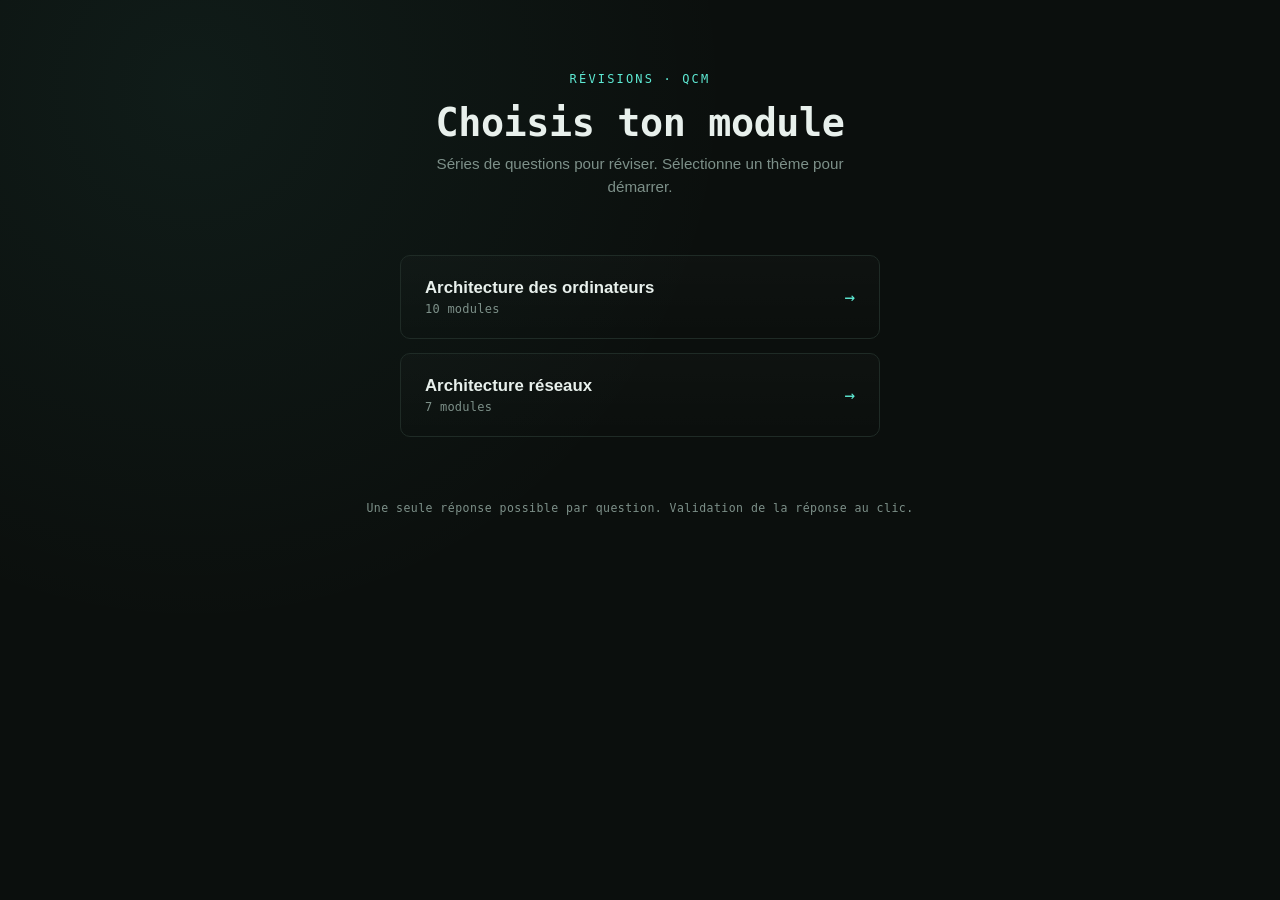
==== index.html @ 096e4315 "Update index.html" ====
<!DOCTYPE html>
<html lang="fr">
<head>
<meta charset="UTF-8">
<meta name="viewport" content="width=device-width, initial-scale=1.0">
<title>Révisions QCM</title>
<style>
  :root{
    --bg:#0b0f0d;
    --panel:#11171410;
    --line:#1f2b26;
    --text:#e8f0ec;
    --muted:#7d9089;
    --accent:#5eead4;
    --accent-dim:#2d6b60;
  }
  *{box-sizing:border-box; margin:0; padding:0;}
  body{
    background:
      radial-gradient(circle at 15% 10%, rgba(94,234,212,0.06), transparent 40%),
      var(--bg);
    color:var(--text);
    font-family:-apple-system, BlinkMacSystemFont, "Segoe UI", Roboto, sans-serif;
    min-height:100vh;
    display:flex;
    flex-direction:column;
    align-items:center;
    padding:8vh 20px 6vh;
  }
  .eyebrow{
    font-family:"SF Mono", "Menlo", monospace;
    font-size:0.75rem;
    letter-spacing:0.18em;
    text-transform:uppercase;
    color:var(--accent);
    margin-bottom:14px;
  }
  h1{
    font-family:"SF Mono", "Menlo", monospace;
    font-size:clamp(1.6rem, 5vw, 2.4rem);
    font-weight:600;
    letter-spacing:-0.01em;
    margin-bottom:8px;
    text-align:center;
  }
  .sub{
    color:var(--muted);
    font-size:0.95rem;
    text-align:center;
    max-width:420px;
    margin-bottom:56px;
    line-height:1.5;
  }
  .stack{
    width:100%;
    max-width:480px;
    display:flex;
    flex-direction:column;
    gap:14px;
  }
  a.card{
    position:relative;
    display:flex;
    align-items:center;
    justify-content:space-between;
    gap:16px;
    text-decoration:none;
    color:var(--text);
    border:1px solid var(--line);
    border-radius:10px;
    padding:22px 24px;
    background:linear-gradient(180deg, rgba(255,255,255,0.015), transparent);
    transition:border-color 0.2s ease, transform 0.2s ease, background 0.2s ease;
  }
  a.card:hover, a.card:focus-visible{
    border-color:var(--accent-dim);
    background:linear-gradient(180deg, rgba(94,234,212,0.06), transparent);
    transform:translateY(-1px);
  }
  a.card:focus-visible{
    outline:2px solid var(--accent);
    outline-offset:2px;
  }
  .card-left{
    display:flex;
    flex-direction:column;
    gap:4px;
  }
  .card-title{
    font-size:1.05rem;
    font-weight:600;
  }
  .card-meta{
    font-family:"SF Mono", "Menlo", monospace;
    font-size:0.75rem;
    color:var(--muted);
    letter-spacing:0.02em;
  }
  .arrow{
    font-family:"SF Mono", "Menlo", monospace;
    color:var(--accent);
    font-size:1.1rem;
    flex-shrink:0;
  }
  footer{
    margin-top:64px;
    font-size:0.72rem;
    color:var(--muted);
    font-family:"SF Mono", "Menlo", monospace;
    letter-spacing:0.04em;
  }
  @media (prefers-reduced-motion: reduce){
    a.card{transition:none;}
  }
</style>
</head>
<body>

  <div class="eyebrow">Révisions · QCM</div>
  <h1>Choisis ton module</h1>
  <p class="sub">Séries de questions pour réviser. Sélectionne un thème pour démarrer.</p>

  <div class="stack">
    <a class="card" href="architecture.html">
      <div class="card-left">
        <span class="card-title">Architecture des ordinateurs</span>
        <span class="card-meta">10 modules</span>
      </div>
      <span class="arrow">→</span>
    </a>

    <a class="card" href="reseaux.html">
      <div class="card-left">
        <span class="card-title">Architecture réseaux</span>
        <span class="card-meta">7 modules</span>
      </div>
      <span class="arrow">→</span>
    </a>
  </div>

  <footer>Une seule réponse possible par question. Validation de la réponse au clic.</footer>

</body>
</html>
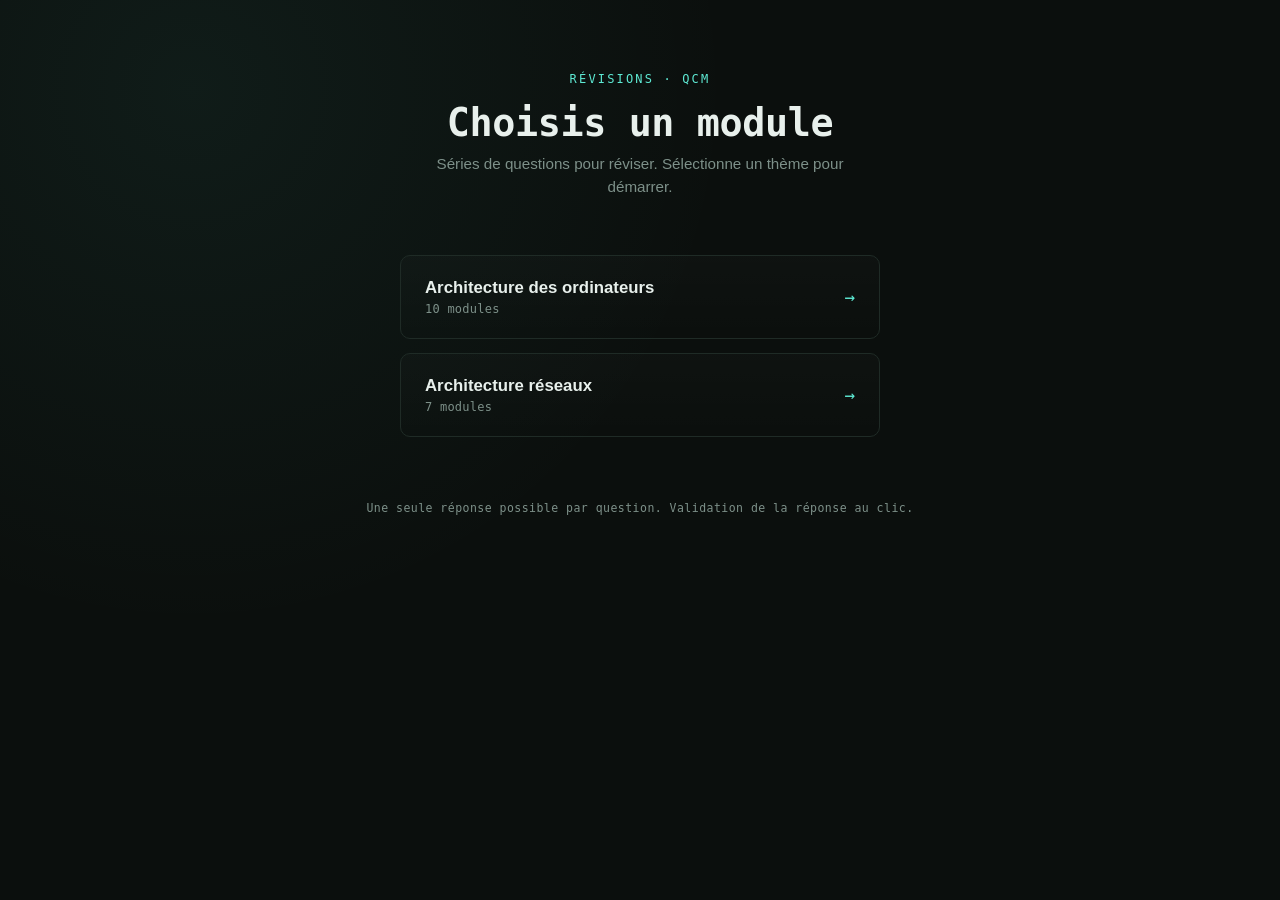
==== commit dc7cc59b: "Update index.html" ====
--- a/index.html
+++ b/index.html
@@ -117,7 +117,7 @@
 <body>
 
   <div class="eyebrow">Révisions · QCM</div>
-  <h1>Choisis ton module</h1>
+  <h1>Choisis un module</h1>
   <p class="sub">Séries de questions pour réviser. Sélectionne un thème pour démarrer.</p>
 
   <div class="stack">
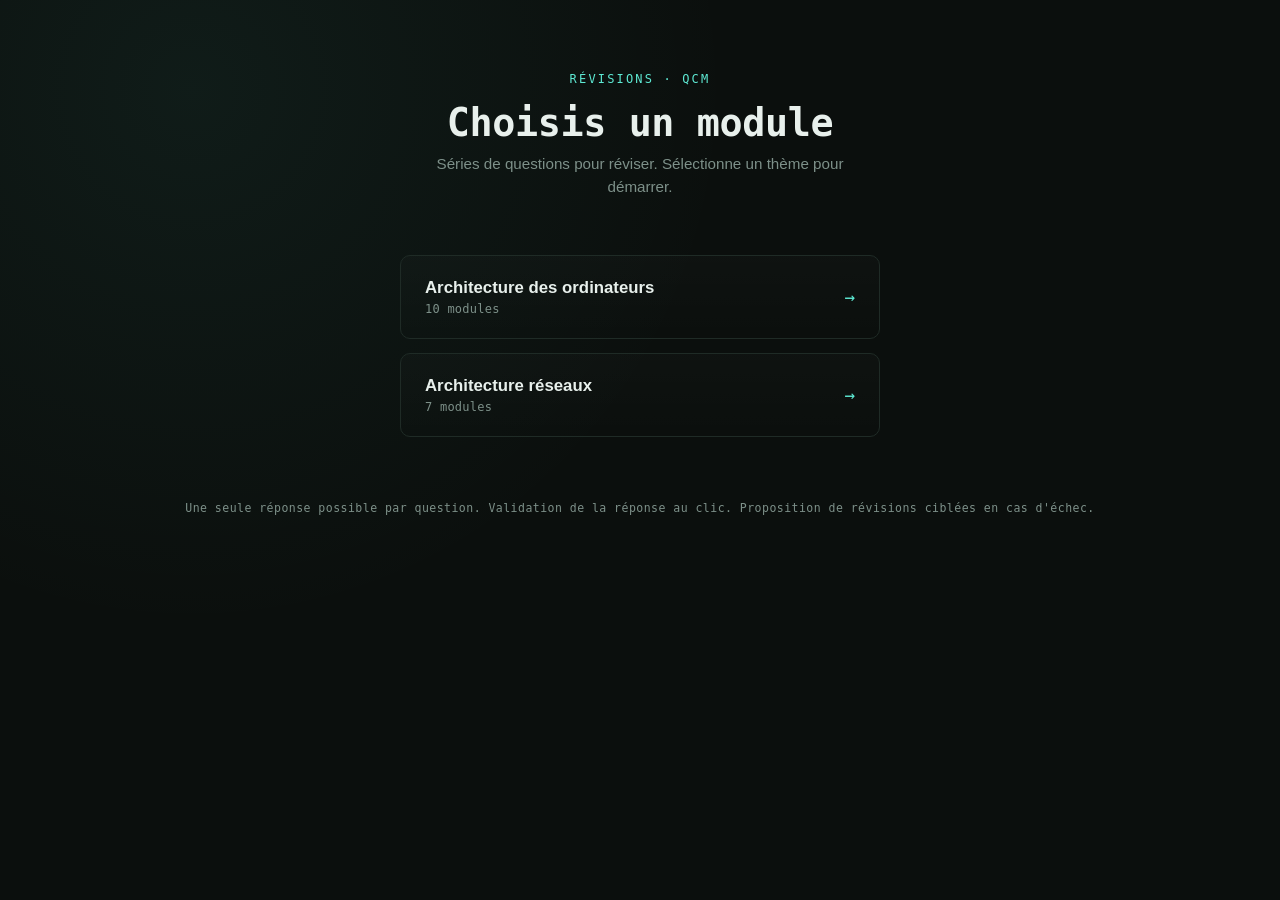
==== commit 1c07046e: "Update index.html" ====
--- a/index.html
+++ b/index.html
@@ -138,7 +138,7 @@
     </a>
   </div>
 
-  <footer>Une seule réponse possible par question. Validation de la réponse au clic.</footer>
+  <footer>Une seule réponse possible par question. Validation de la réponse au clic. Proposition de révisions ciblées en cas d'échec.</footer>
 
 </body>
 </html>
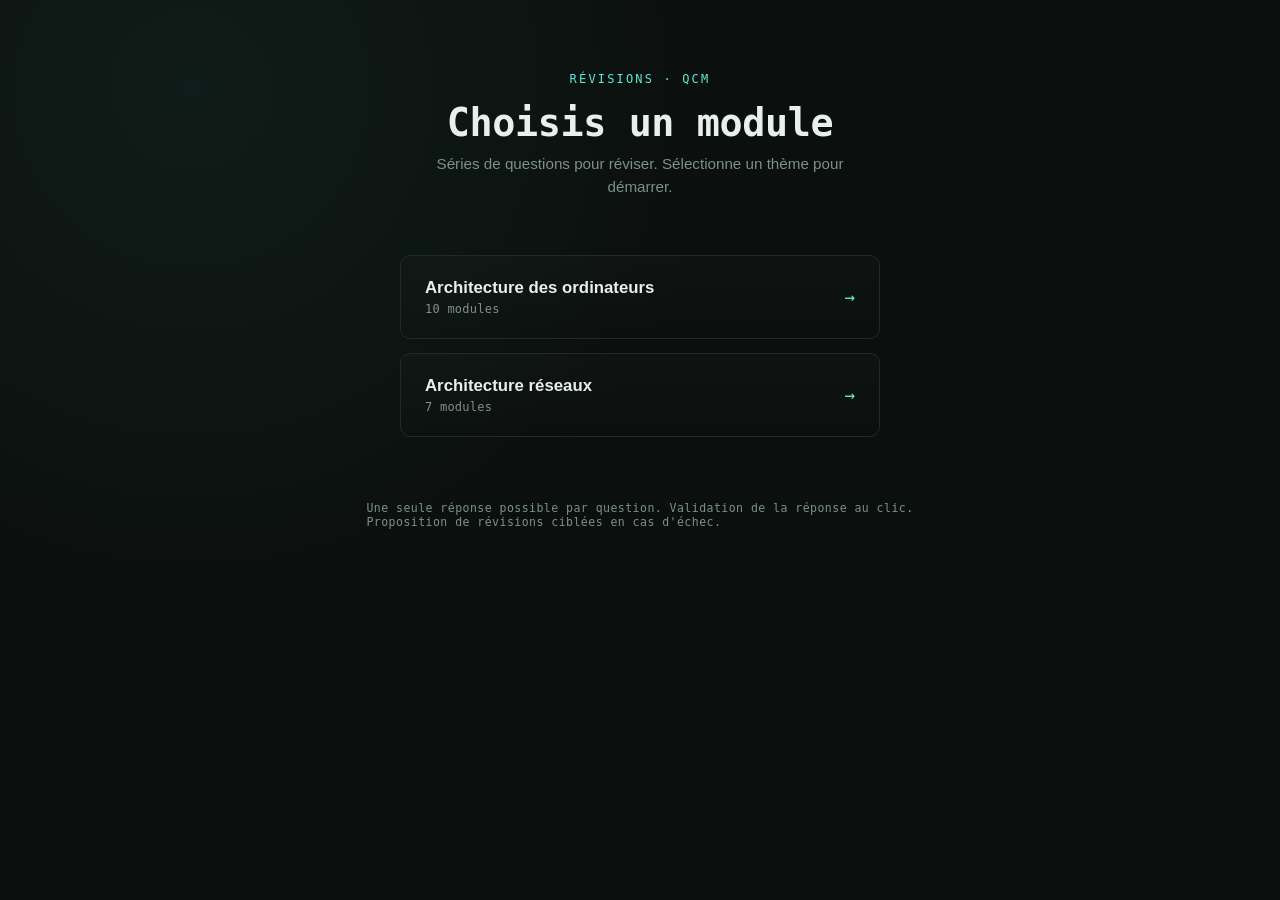
==== commit fd41cc46: "Update index.html" ====
--- a/index.html
+++ b/index.html
@@ -138,7 +138,7 @@
     </a>
   </div>
 
-  <footer>Une seule réponse possible par question. Validation de la réponse au clic. Proposition de révisions ciblées en cas d'échec.</footer>
+  <footer>Une seule réponse possible par question. Validation de la réponse au clic. <br> Proposition de révisions ciblées en cas d'échec.</footer>
 
 </body>
 </html>
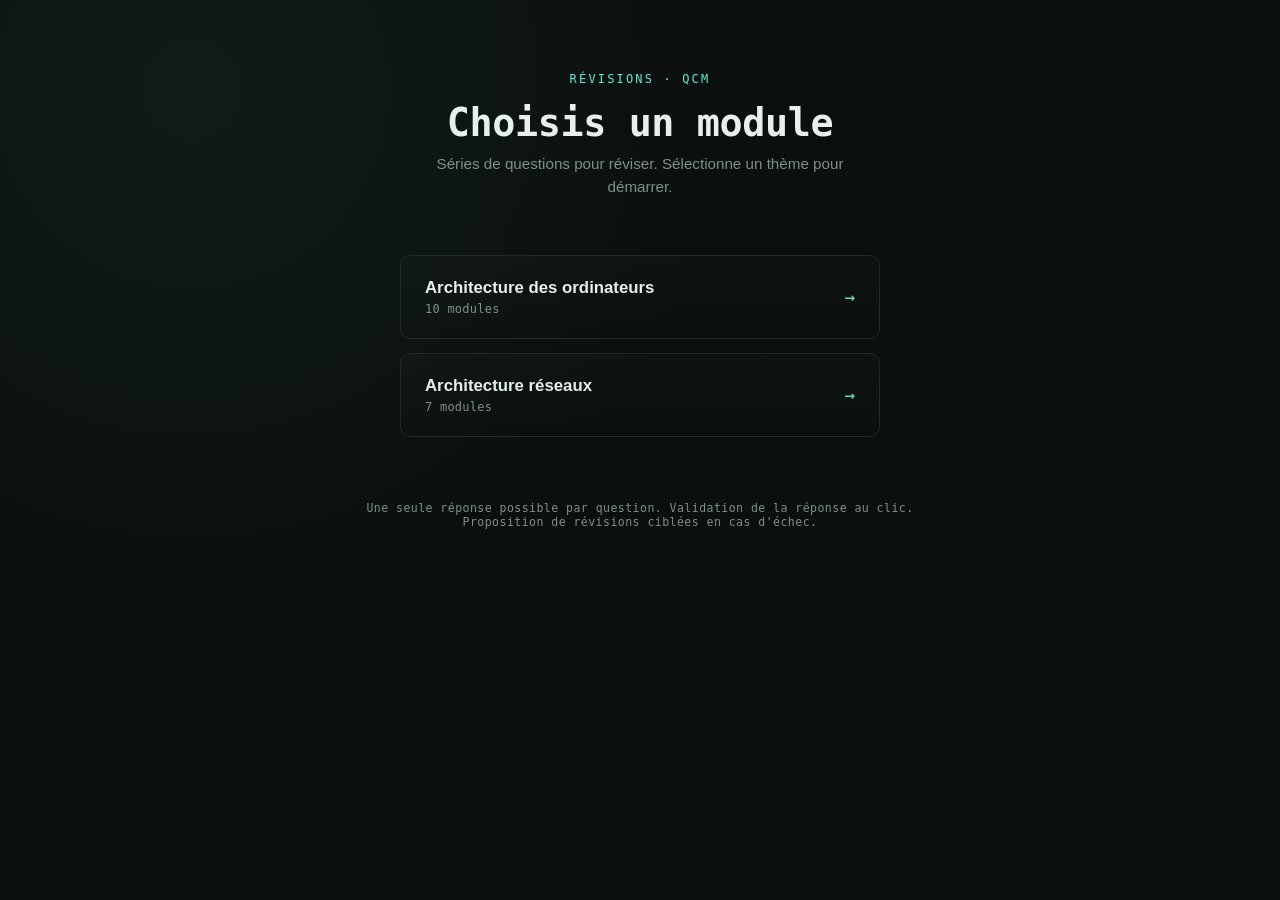
==== commit acc878a8: "Update index.html" ====
--- a/index.html
+++ b/index.html
@@ -138,7 +138,7 @@
     </a>
   </div>
 
-  <footer>Une seule réponse possible par question. Validation de la réponse au clic. <br> Proposition de révisions ciblées en cas d'échec.</footer>
+  <footer><p style="text-align: center;">Une seule réponse possible par question. Validation de la réponse au clic. <br> Proposition de révisions ciblées en cas d'échec.</p></footer>
 
 </body>
 </html>
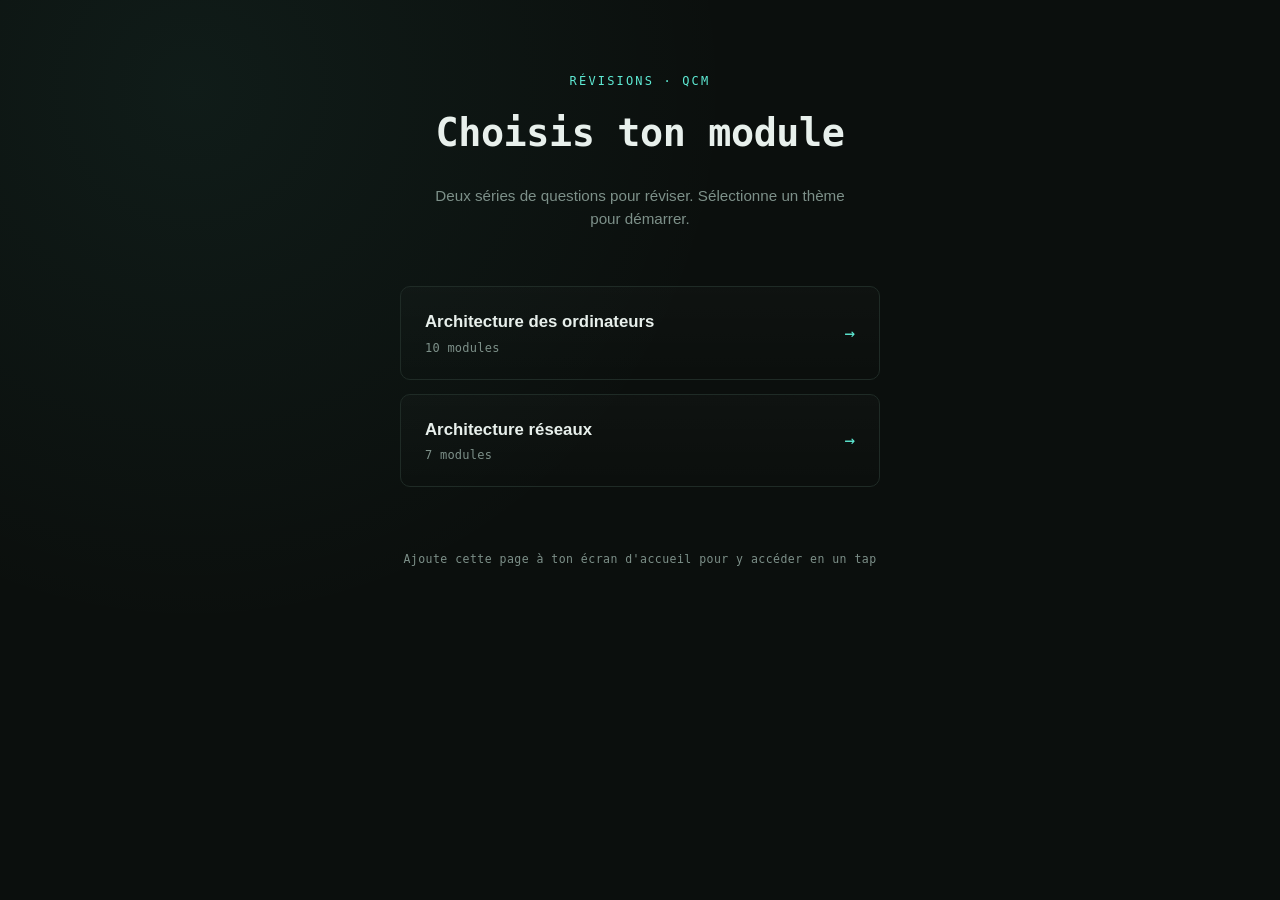
==== commit 21195119: "Add files via upload" ====
--- a/index.html
+++ b/index.html
@@ -4,124 +4,16 @@
 <meta charset="UTF-8">
 <meta name="viewport" content="width=device-width, initial-scale=1.0">
 <title>Révisions QCM</title>
-<style>
-  :root{
-    --bg:#0b0f0d;
-    --panel:#11171410;
-    --line:#1f2b26;
-    --text:#e8f0ec;
-    --muted:#7d9089;
-    --accent:#5eead4;
-    --accent-dim:#2d6b60;
-  }
-  *{box-sizing:border-box; margin:0; padding:0;}
-  body{
-    background:
-      radial-gradient(circle at 15% 10%, rgba(94,234,212,0.06), transparent 40%),
-      var(--bg);
-    color:var(--text);
-    font-family:-apple-system, BlinkMacSystemFont, "Segoe UI", Roboto, sans-serif;
-    min-height:100vh;
-    display:flex;
-    flex-direction:column;
-    align-items:center;
-    padding:8vh 20px 6vh;
-  }
-  .eyebrow{
-    font-family:"SF Mono", "Menlo", monospace;
-    font-size:0.75rem;
-    letter-spacing:0.18em;
-    text-transform:uppercase;
-    color:var(--accent);
-    margin-bottom:14px;
-  }
-  h1{
-    font-family:"SF Mono", "Menlo", monospace;
-    font-size:clamp(1.6rem, 5vw, 2.4rem);
-    font-weight:600;
-    letter-spacing:-0.01em;
-    margin-bottom:8px;
-    text-align:center;
-  }
-  .sub{
-    color:var(--muted);
-    font-size:0.95rem;
-    text-align:center;
-    max-width:420px;
-    margin-bottom:56px;
-    line-height:1.5;
-  }
-  .stack{
-    width:100%;
-    max-width:480px;
-    display:flex;
-    flex-direction:column;
-    gap:14px;
-  }
-  a.card{
-    position:relative;
-    display:flex;
-    align-items:center;
-    justify-content:space-between;
-    gap:16px;
-    text-decoration:none;
-    color:var(--text);
-    border:1px solid var(--line);
-    border-radius:10px;
-    padding:22px 24px;
-    background:linear-gradient(180deg, rgba(255,255,255,0.015), transparent);
-    transition:border-color 0.2s ease, transform 0.2s ease, background 0.2s ease;
-  }
-  a.card:hover, a.card:focus-visible{
-    border-color:var(--accent-dim);
-    background:linear-gradient(180deg, rgba(94,234,212,0.06), transparent);
-    transform:translateY(-1px);
-  }
-  a.card:focus-visible{
-    outline:2px solid var(--accent);
-    outline-offset:2px;
-  }
-  .card-left{
-    display:flex;
-    flex-direction:column;
-    gap:4px;
-  }
-  .card-title{
-    font-size:1.05rem;
-    font-weight:600;
-  }
-  .card-meta{
-    font-family:"SF Mono", "Menlo", monospace;
-    font-size:0.75rem;
-    color:var(--muted);
-    letter-spacing:0.02em;
-  }
-  .arrow{
-    font-family:"SF Mono", "Menlo", monospace;
-    color:var(--accent);
-    font-size:1.1rem;
-    flex-shrink:0;
-  }
-  footer{
-    margin-top:64px;
-    font-size:0.72rem;
-    color:var(--muted);
-    font-family:"SF Mono", "Menlo", monospace;
-    letter-spacing:0.04em;
-  }
-  @media (prefers-reduced-motion: reduce){
-    a.card{transition:none;}
-  }
-</style>
+<link rel="stylesheet" href="style.css">
 </head>
-<body>
+<body class="landing">
 
   <div class="eyebrow">Révisions · QCM</div>
-  <h1>Choisis un module</h1>
-  <p class="sub">Séries de questions pour réviser. Sélectionne un thème pour démarrer.</p>
+  <h1>Choisis ton module</h1>
+  <p class="sub">Deux séries de questions pour réviser. Sélectionne un thème pour démarrer.</p>
 
   <div class="stack">
-    <a class="card" href="architecture.html">
+    <a class="nav-card" href="architecture.html">
       <div class="card-left">
         <span class="card-title">Architecture des ordinateurs</span>
         <span class="card-meta">10 modules</span>
@@ -129,7 +21,7 @@
       <span class="arrow">→</span>
     </a>
 
-    <a class="card" href="reseaux.html">
+    <a class="nav-card" href="reseaux.html">
       <div class="card-left">
         <span class="card-title">Architecture réseaux</span>
         <span class="card-meta">7 modules</span>
@@ -138,7 +30,7 @@
     </a>
   </div>
 
-  <footer><p style="text-align: center;">Une seule réponse possible par question. Validation de la réponse au clic. <br> Proposition de révisions ciblées en cas d'échec.</p></footer>
+  <footer>Ajoute cette page à ton écran d'accueil pour y accéder en un tap</footer>
 
 </body>
 </html>
--- a/style.css
+++ b/style.css
@@ -0,0 +1,88 @@
+/* ===== Thème partagé — Révisions QCM ===== */
+:root{--bg:#0b0f0d;--surface:#121a17;--text:#e8f0ec;--muted:#7d9089;--accent:#5eead4;--accent-dim:#2d6b60;--line:#1f2b26;--ok:#34d399;--ok-dark:#062e1a;--bad:#f87171;--bad-dark:#450a0a}
+*{box-sizing:border-box}
+body{margin:0;min-height:100vh;color:var(--text);background:radial-gradient(circle at 15% 10%,rgba(94,234,212,.06),transparent 40%),var(--bg);font:16px/1.5 -apple-system,BlinkMacSystemFont,"Segoe UI",sans-serif}
+h1{margin:0 0 5px;font-family:"SF Mono","Menlo",monospace;font-size:clamp(1.5rem,4vw,2.15rem);font-weight:600;letter-spacing:-.01em}
+
+/* ===== Page d'accueil (index.html) ===== */
+body.landing{display:flex;flex-direction:column;align-items:center;padding:8vh 20px 6vh}
+body.landing h1{font-size:clamp(1.6rem,5vw,2.4rem);margin-bottom:8px;text-align:center}
+.eyebrow{font-family:"SF Mono","Menlo",monospace;font-size:.75rem;letter-spacing:.18em;text-transform:uppercase;color:var(--accent);margin-bottom:14px}
+.sub{color:var(--muted);font-size:.95rem;text-align:center;max-width:420px;margin-bottom:56px;line-height:1.5}
+.stack{width:100%;max-width:480px;display:flex;flex-direction:column;gap:14px}
+a.nav-card{position:relative;display:flex;align-items:center;justify-content:space-between;gap:16px;text-decoration:none;color:var(--text);border:1px solid var(--line);border-radius:10px;padding:22px 24px;background:linear-gradient(180deg,rgba(255,255,255,.015),transparent);transition:border-color .2s ease,transform .2s ease,background .2s ease}
+a.nav-card:hover,a.nav-card:focus-visible{border-color:var(--accent-dim);background:linear-gradient(180deg,rgba(94,234,212,.06),transparent);transform:translateY(-1px)}
+a.nav-card:focus-visible{outline:2px solid var(--accent);outline-offset:2px}
+.card-left{display:flex;flex-direction:column;gap:4px}
+.card-title{font-size:1.05rem;font-weight:600}
+.card-meta{font-family:"SF Mono","Menlo",monospace;font-size:.75rem;color:var(--muted);letter-spacing:.02em}
+.arrow{font-family:"SF Mono","Menlo",monospace;color:var(--accent);font-size:1.1rem;flex-shrink:0}
+body.landing footer{margin-top:64px;font-size:.72rem;color:var(--muted);font-family:"SF Mono","Menlo",monospace;letter-spacing:.04em}
+@media (prefers-reduced-motion: reduce){a.nav-card{transition:none}}
+
+/* ===== Pages de quiz (architecture.html, reseaux.html) ===== */
+main{width:min(850px,calc(100% - 32px));margin:0 auto;padding:48px 0}
+header{margin-bottom:24px}
+.home-link{display:inline-flex;align-items:center;gap:6px;margin-bottom:18px;padding:8px 12px;color:var(--accent);background:rgba(94,234,212,.08);border:1px solid var(--line);border-radius:8px;font-family:"SF Mono","Menlo",monospace;font-size:.78rem;font-weight:600;text-decoration:none;letter-spacing:.02em;transition:border-color .2s ease,background .2s ease}
+.home-link:hover{border-color:var(--accent-dim);background:rgba(94,234,212,.14)}
+.subtitle{margin:0;color:var(--muted)}
+.card{background:linear-gradient(180deg,rgba(255,255,255,.015),transparent),var(--surface);border:1px solid var(--line);box-shadow:0 16px 45px rgba(0,0,0,.35);border-radius:14px;padding:clamp(22px,5vw,42px)}
+#quiz{display:none}
+.result{display:none;text-align:center}
+.result.show{display:block}
+.home-intro{max-width:670px;margin:0 0 27px;color:var(--muted)}
+.module-grid{display:grid;grid-template-columns:repeat(auto-fit,minmax(230px,1fr));gap:13px}
+.module{min-height:160px;display:flex;flex-direction:column;align-items:flex-start;padding:18px;color:var(--text);background:rgba(255,255,255,.015);border:1px solid var(--line);border-radius:12px;text-align:left;font:inherit;cursor:pointer;transition:transform .2s ease,border-color .2s ease,background .2s ease}
+.module:hover{transform:translateY(-2px);border-color:var(--accent-dim);background:rgba(94,234,212,.05)}
+.module-number{color:var(--accent);font-size:.78rem;font-weight:800;text-transform:uppercase;letter-spacing:.05em}
+.module h2{margin:5px 0 7px;font-size:1.05rem;line-height:1.25}
+.module p{margin:0;color:var(--muted);font-size:.86rem;line-height:1.38}
+.meta{display:flex;justify-content:space-between;align-items:center;gap:16px;color:var(--muted);font-size:.93rem;margin-bottom:12px}
+.quiz-nav{display:flex;justify-content:space-between;align-items:center;gap:12px;margin-bottom:18px}
+.back,.home-button{padding:8px 11px;color:var(--accent);background:rgba(94,234,212,.08);border:1px solid var(--line);border-radius:8px;font-size:.87rem;font-weight:700;font:inherit;cursor:pointer;transition:border-color .2s ease,background .2s ease}
+.back:hover,.home-button:hover{border-color:var(--accent-dim);background:rgba(94,234,212,.14)}
+.module-label{color:var(--muted);font-size:.86rem;font-weight:600;text-align:right}
+.bar{height:9px;background:var(--line);border-radius:99px;overflow:hidden;margin-bottom:31px}
+.bar span{display:block;height:100%;width:0;background:linear-gradient(90deg,var(--accent-dim),var(--accent));border-radius:inherit;transition:width .25s ease}
+.tag{display:inline-block;margin:0 0 13px;padding:4px 9px;border-radius:999px;color:var(--accent);background:rgba(94,234,212,.08);font-size:.79rem;font-weight:700;text-transform:none;letter-spacing:0}
+h2{font-size:clamp(1.18rem,3vw,1.5rem);line-height:1.35;margin:0 0 22px}
+.answers{display:grid;gap:11px}
+button{font:inherit;cursor:pointer}
+.answer{width:100%;display:flex;align-items:flex-start;gap:12px;padding:15px 16px;text-align:left;color:var(--text);background:rgba(255,255,255,.015);border:1px solid var(--line);border-radius:10px;font:inherit;cursor:pointer;transition:transform .15s ease,border-color .15s ease,background .15s ease}
+.answer:not(:disabled):hover{transform:translateY(-1px);border-color:var(--accent-dim);background:rgba(94,234,212,.05)}
+.answer:disabled{cursor:default}
+.letter{flex:0 0 25px;width:25px;height:25px;display:grid;place-items:center;color:var(--text);background:var(--line);border-radius:50%;font-size:.8rem;font-weight:700}
+.answer.good{color:#bbf7d0;border-color:var(--ok);background:rgba(52,211,153,.08)}
+.answer.good .letter{color:var(--ok-dark);background:var(--ok)}
+.answer.bad{color:#fecdd3;border-color:var(--bad);background:rgba(248,113,113,.08)}
+.answer.bad .letter{color:var(--bad-dark);background:var(--bad)}
+.feedback{display:none;margin:23px 0 0;padding:16px 18px;border-left:4px solid var(--accent);border-radius:0 10px 10px 0;background:rgba(94,234,212,.06)}
+.feedback.show{display:block}
+.feedback.good{border-color:var(--ok);background:rgba(52,211,153,.08)}
+.feedback.bad{border-color:var(--bad);background:rgba(248,113,113,.08)}
+.feedback strong{display:block;margin-bottom:4px}
+.actions{display:flex;justify-content:flex-end;margin-top:22px}
+.next,.restart,.verify{display:none;padding:12px 17px;color:var(--ok-dark);background:var(--accent);border:0;border-radius:10px;font-weight:700;font:inherit;cursor:pointer;transition:background .2s ease}
+.next.show,.verify.show{display:block}
+.next:hover,.restart:hover,.verify:hover{background:#7cf2df}
+.restart{display:inline-block;margin-top:15px}
+.checkbox{flex:0 0 22px;width:22px;height:22px;display:grid;place-items:center;color:transparent;background:var(--line);border:1px solid var(--line);border-radius:5px;font-size:.8rem;font-weight:800}
+.answer.multi.selected{border-color:var(--accent-dim);background:rgba(94,234,212,.06)}
+.answer.multi.selected .checkbox{color:var(--ok-dark);background:var(--accent);border-color:var(--accent)}
+.answer.multi.selected .checkbox::after{content:'✓'}
+.answer.good .checkbox{color:var(--ok-dark);background:var(--ok);border-color:var(--ok)}
+.answer.good .checkbox::after{content:'✓'}
+.answer.bad .checkbox{color:var(--bad-dark);background:var(--bad);border-color:var(--bad)}
+.answer.bad .checkbox::after{content:'✕'}
+.multi-hint{margin:0 0 13px;color:var(--muted);font-size:.82rem}
+.score{margin:18px 0 5px;font-family:"SF Mono","Menlo",monospace;font-size:3.4rem;font-weight:700;letter-spacing:-.03em;color:var(--accent)}
+.result p{color:var(--muted)}
+.home-button{margin:15px 0 0 8px;padding:12px 17px}
+.review-title{margin:30px 0 8px;font-size:1.08rem}
+.review-list{display:grid;gap:9px;margin:14px 0 0;text-align:left}
+.review-item{width:100%;display:flex;align-items:center;justify-content:space-between;gap:12px;padding:13px 14px;color:var(--text);background:rgba(255,255,255,.015);border:1px solid var(--line);border-radius:10px;text-align:left;font:inherit;cursor:pointer;transition:border-color .2s ease,background .2s ease}
+.review-item:hover{border-color:var(--accent-dim);background:rgba(94,234,212,.05)}
+.review-item span{color:var(--muted);font-size:.88rem;white-space:nowrap}
+.review-empty{margin:14px 0 0;padding:13px;color:var(--ok);background:rgba(52,211,153,.08);border-radius:10px}
+main footer{margin-top:20px;color:var(--muted);font-size:.82rem;text-align:center;font-family:"SF Mono","Menlo",monospace}
+@media(max-width:520px){main{width:min(100% - 20px,850px);padding:22px 0}.card{border-radius:12px}.module-label{max-width:50%}}
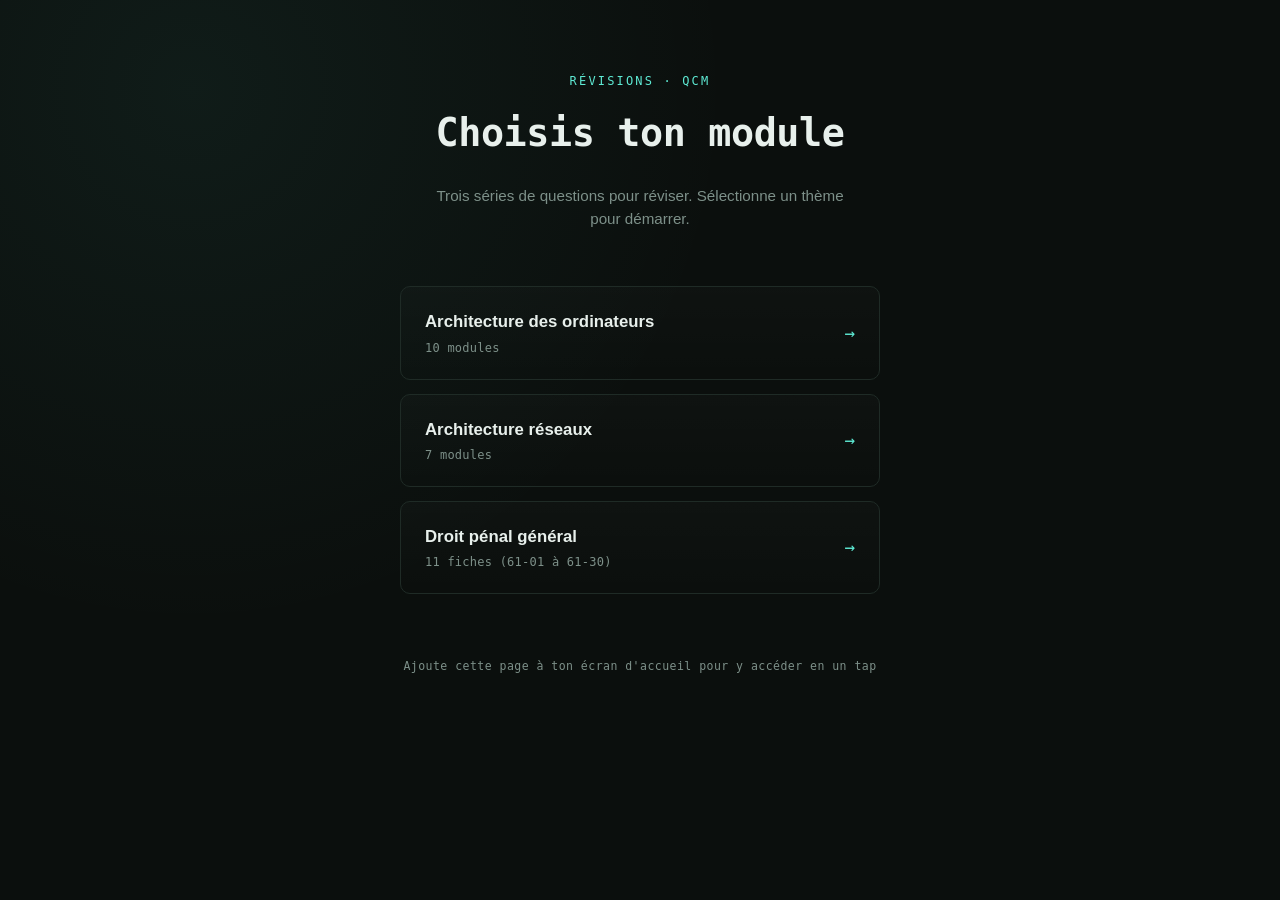
==== commit 9402b42f: "Add files via upload" ====
--- a/index.html
+++ b/index.html
@@ -10,7 +10,7 @@
 
   <div class="eyebrow">Révisions · QCM</div>
   <h1>Choisis ton module</h1>
-  <p class="sub">Deux séries de questions pour réviser. Sélectionne un thème pour démarrer.</p>
+  <p class="sub">Trois séries de questions pour réviser. Sélectionne un thème pour démarrer.</p>
 
   <div class="stack">
     <a class="nav-card" href="architecture.html">
@@ -28,6 +28,14 @@
       </div>
       <span class="arrow">→</span>
     </a>
+
+    <a class="nav-card" href="droit-penal-general.html">
+      <div class="card-left">
+        <span class="card-title">Droit pénal général</span>
+        <span class="card-meta">11 fiches (61-01 à 61-30)</span>
+      </div>
+      <span class="arrow">→</span>
+    </a>
   </div>
 
   <footer>Ajoute cette page à ton écran d'accueil pour y accéder en un tap</footer>
--- a/style.css
+++ b/style.css
@@ -85,4 +85,28 @@
 .review-item span{color:var(--muted);font-size:.88rem;white-space:nowrap}
 .review-empty{margin:14px 0 0;padding:13px;color:var(--ok);background:rgba(52,211,153,.08);border-radius:10px}
 main footer{margin-top:20px;color:var(--muted);font-size:.82rem;text-align:center;font-family:"SF Mono","Menlo",monospace}
+
+/* ===== Types de question additionnels (texte à trous, association, remise en ordre) ===== */
+.blank-wrap{display:block}
+.blank-input{width:100%;padding:15px 16px;color:var(--text);background:rgba(255,255,255,.015);border:1px solid var(--line);border-radius:10px;font:inherit;transition:border-color .15s ease,background .15s ease}
+.blank-input:focus{outline:none;border-color:var(--accent-dim);background:rgba(94,234,212,.05)}
+.blank-input.good{border-color:var(--ok);background:rgba(52,211,153,.08);color:#bbf7d0}
+.blank-input.bad{border-color:var(--bad);background:rgba(248,113,113,.08);color:#fecdd3}
+.blank-answer{margin-top:9px;color:var(--muted);font-size:.86rem}
+.match-grid{display:grid;gap:11px}
+.match-row{display:flex;align-items:center;justify-content:space-between;gap:14px;padding:13px 16px;background:rgba(255,255,255,.015);border:1px solid var(--line);border-radius:10px}
+.match-left{flex:1;min-width:0}
+.match-select{flex:0 0 auto;max-width:55%;padding:9px 11px;color:var(--text);background:var(--surface);border:1px solid var(--line);border-radius:8px;font:inherit;font-size:.9rem}
+.match-select.good{border-color:var(--ok);background:rgba(52,211,153,.08)}
+.match-select.bad{border-color:var(--bad);background:rgba(248,113,113,.08)}
+.order-list{display:grid;gap:9px}
+.order-item{display:flex;align-items:center;gap:12px;padding:13px 16px;background:rgba(255,255,255,.015);border:1px solid var(--line);border-radius:10px}
+.order-num{flex:0 0 25px;width:25px;height:25px;display:grid;place-items:center;color:var(--text);background:var(--line);border-radius:50%;font-size:.8rem;font-weight:700}
+.order-label{flex:1}
+.order-controls{display:flex;gap:6px;flex:0 0 auto}
+.order-btn{padding:6px 10px;color:var(--accent);background:rgba(94,234,212,.08);border:1px solid var(--line);border-radius:6px;font-weight:700;transition:border-color .15s ease,background .15s ease}
+.order-btn:not(:disabled):hover{border-color:var(--accent-dim);background:rgba(94,234,212,.14)}
+.order-btn:disabled{opacity:.35;cursor:default}
+.order-list.good{border:1px solid var(--ok);border-radius:12px;padding:8px}
+.order-list.bad{border:1px solid var(--bad);border-radius:12px;padding:8px}
 @media(max-width:520px){main{width:min(100% - 20px,850px);padding:22px 0}.card{border-radius:12px}.module-label{max-width:50%}}
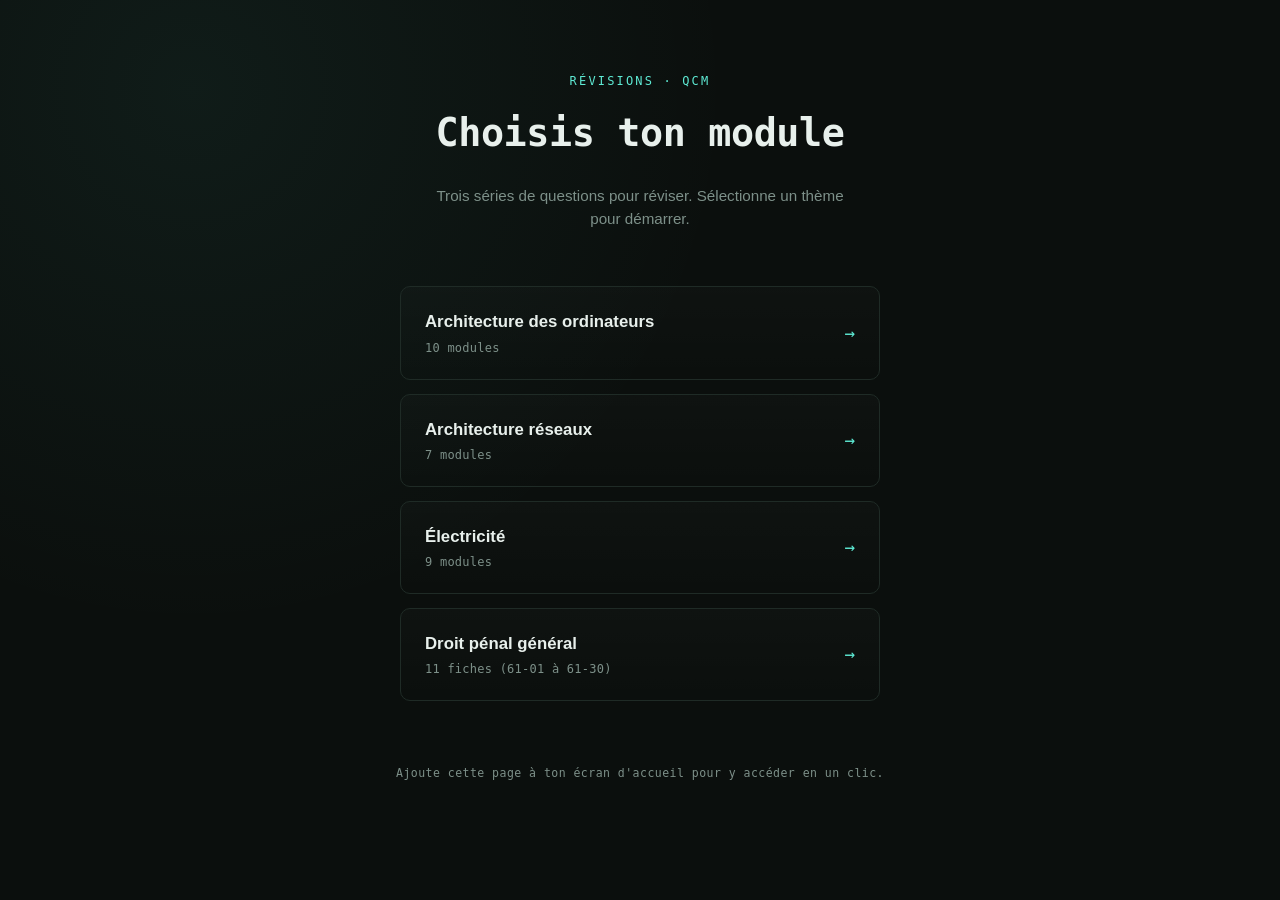
==== commit e24c2b50: "Modify footer text for better user instruction Updated footer text for clarity." ====
--- a/index.html
+++ b/index.html
@@ -29,6 +29,14 @@
       <span class="arrow">→</span>
     </a>
 
+    <a class="nav-card" href="electricite.html">
+      <div class="card-left">
+        <span class="card-title">Électricité</span>
+        <span class="card-meta">9 modules</span>
+      </div>
+      <span class="arrow">→</span>
+    </a>
+   
     <a class="nav-card" href="droit-penal-general.html">
       <div class="card-left">
         <span class="card-title">Droit pénal général</span>
@@ -38,7 +46,7 @@
     </a>
   </div>
 
-  <footer>Ajoute cette page à ton écran d'accueil pour y accéder en un tap</footer>
+  <footer>Ajoute cette page à ton écran d'accueil pour y accéder en un clic.</footer>
 
 </body>
 </html>
--- a/style.css
+++ b/style.css
@@ -48,8 +48,9 @@
 h2{font-size:clamp(1.18rem,3vw,1.5rem);line-height:1.35;margin:0 0 22px}
 .answers{display:grid;gap:11px}
 button{font:inherit;cursor:pointer}
-.answer{width:100%;display:flex;align-items:flex-start;gap:12px;padding:15px 16px;text-align:left;color:var(--text);background:rgba(255,255,255,.015);border:1px solid var(--line);border-radius:10px;font:inherit;cursor:pointer;transition:transform .15s ease,border-color .15s ease,background .15s ease}
+.answer{width:100%;display:flex;align-items:flex-start;gap:12px;padding:15px 16px;text-align:left;color:var(--text);background:rgba(255,255,255,.015);border:1px solid var(--line);border-radius:10px;font:inherit;cursor:pointer;transition:transform .15s ease,border-color .15s ease,background .15s ease;-webkit-tap-highlight-color:transparent;touch-action:manipulation;user-select:none}
 .answer:not(:disabled):hover{transform:translateY(-1px);border-color:var(--accent-dim);background:rgba(94,234,212,.05)}
+.answer:not(:disabled):active{border-color:var(--accent-dim);background:rgba(94,234,212,.08)}
 .answer:disabled{cursor:default}
 .letter{flex:0 0 25px;width:25px;height:25px;display:grid;place-items:center;color:var(--text);background:var(--line);border-radius:50%;font-size:.8rem;font-weight:700}
 .answer.good{color:#bbf7d0;border-color:var(--ok);background:rgba(52,211,153,.08)}
@@ -66,7 +67,7 @@
 .next.show,.verify.show{display:block}
 .next:hover,.restart:hover,.verify:hover{background:#7cf2df}
 .restart{display:inline-block;margin-top:15px}
-.checkbox{flex:0 0 22px;width:22px;height:22px;display:grid;place-items:center;color:transparent;background:var(--line);border:1px solid var(--line);border-radius:5px;font-size:.8rem;font-weight:800}
+.checkbox{flex:0 0 24px;width:24px;height:24px;display:grid;place-items:center;color:transparent;background:var(--line);border:1px solid var(--line);border-radius:6px;font-size:.85rem;font-weight:800}
 .answer.multi.selected{border-color:var(--accent-dim);background:rgba(94,234,212,.06)}
 .answer.multi.selected .checkbox{color:var(--ok-dark);background:var(--accent);border-color:var(--accent)}
 .answer.multi.selected .checkbox::after{content:'✓'}
@@ -96,7 +97,7 @@
 .match-grid{display:grid;gap:11px}
 .match-row{display:flex;align-items:center;justify-content:space-between;gap:14px;padding:13px 16px;background:rgba(255,255,255,.015);border:1px solid var(--line);border-radius:10px}
 .match-left{flex:1;min-width:0}
-.match-select{flex:0 0 auto;max-width:55%;padding:9px 11px;color:var(--text);background:var(--surface);border:1px solid var(--line);border-radius:8px;font:inherit;font-size:.9rem}
+.match-select{flex:0 0 auto;max-width:55%;padding:9px 11px;min-height:44px;color:var(--text);background:var(--surface);border:1px solid var(--line);border-radius:8px;font:inherit;font-size:.9rem}
 .match-select.good{border-color:var(--ok);background:rgba(52,211,153,.08)}
 .match-select.bad{border-color:var(--bad);background:rgba(248,113,113,.08)}
 .order-list{display:grid;gap:9px}
@@ -104,9 +105,18 @@
 .order-num{flex:0 0 25px;width:25px;height:25px;display:grid;place-items:center;color:var(--text);background:var(--line);border-radius:50%;font-size:.8rem;font-weight:700}
 .order-label{flex:1}
 .order-controls{display:flex;gap:6px;flex:0 0 auto}
-.order-btn{padding:6px 10px;color:var(--accent);background:rgba(94,234,212,.08);border:1px solid var(--line);border-radius:6px;font-weight:700;transition:border-color .15s ease,background .15s ease}
+.order-btn{padding:6px 10px;min-width:40px;min-height:40px;color:var(--accent);background:rgba(94,234,212,.08);border:1px solid var(--line);border-radius:6px;font-weight:700;transition:border-color .15s ease,background .15s ease;-webkit-tap-highlight-color:transparent;touch-action:manipulation}
 .order-btn:not(:disabled):hover{border-color:var(--accent-dim);background:rgba(94,234,212,.14)}
+.order-btn:not(:disabled):active{background:rgba(94,234,212,.2)}
 .order-btn:disabled{opacity:.35;cursor:default}
-.order-list.good{border:1px solid var(--ok);border-radius:12px;padding:8px}
-.order-list.bad{border:1px solid var(--bad);border-radius:12px;padding:8px}
-@media(max-width:520px){main{width:min(100% - 20px,850px);padding:22px 0}.card{border-radius:12px}.module-label{max-width:50%}}
+.order-item.good{border-color:var(--ok);background:rgba(52,211,153,.08)}
+.order-item.good .order-num{color:var(--ok-dark);background:var(--ok)}
+.order-item.bad{border-color:var(--bad);background:rgba(248,113,113,.08)}
+.order-item.bad .order-num{color:var(--bad-dark);background:var(--bad)}
+.order-correction{margin-top:14px;padding:14px 16px;border-left:4px solid var(--accent);border-radius:0 10px 10px 0;background:rgba(94,234,212,.06)}
+.order-correction ol{margin:8px 0 0;padding-left:20px;color:var(--text)}
+.order-correction li{margin:3px 0}
+@media(max-width:520px){main{width:min(100% - 20px,850px);padding:22px 0}.card{border-radius:12px}.module-label{max-width:50%}.answer{padding:16px 14px;gap:14px}.answers{gap:13px}.checkbox,.letter{flex-basis:26px;width:26px;height:26px}.match-row{flex-direction:column;align-items:stretch;gap:8px}.match-select{max-width:100%;width:100%}.order-item{padding:12px 14px}}
+
+/* Les appareils tactiles n'ont pas de vrai survol : on évite que .answer reste visuellement "en survol" après un tap, et on remplace l'effet par un retour au toucher (:active) déjà défini plus haut. */
+@media(hover:none){.answer:hover,a.nav-card:hover,.module:hover,.review-item:hover,.order-btn:hover,.home-link:hover,.back:hover,.home-button:hover{transform:none}}
